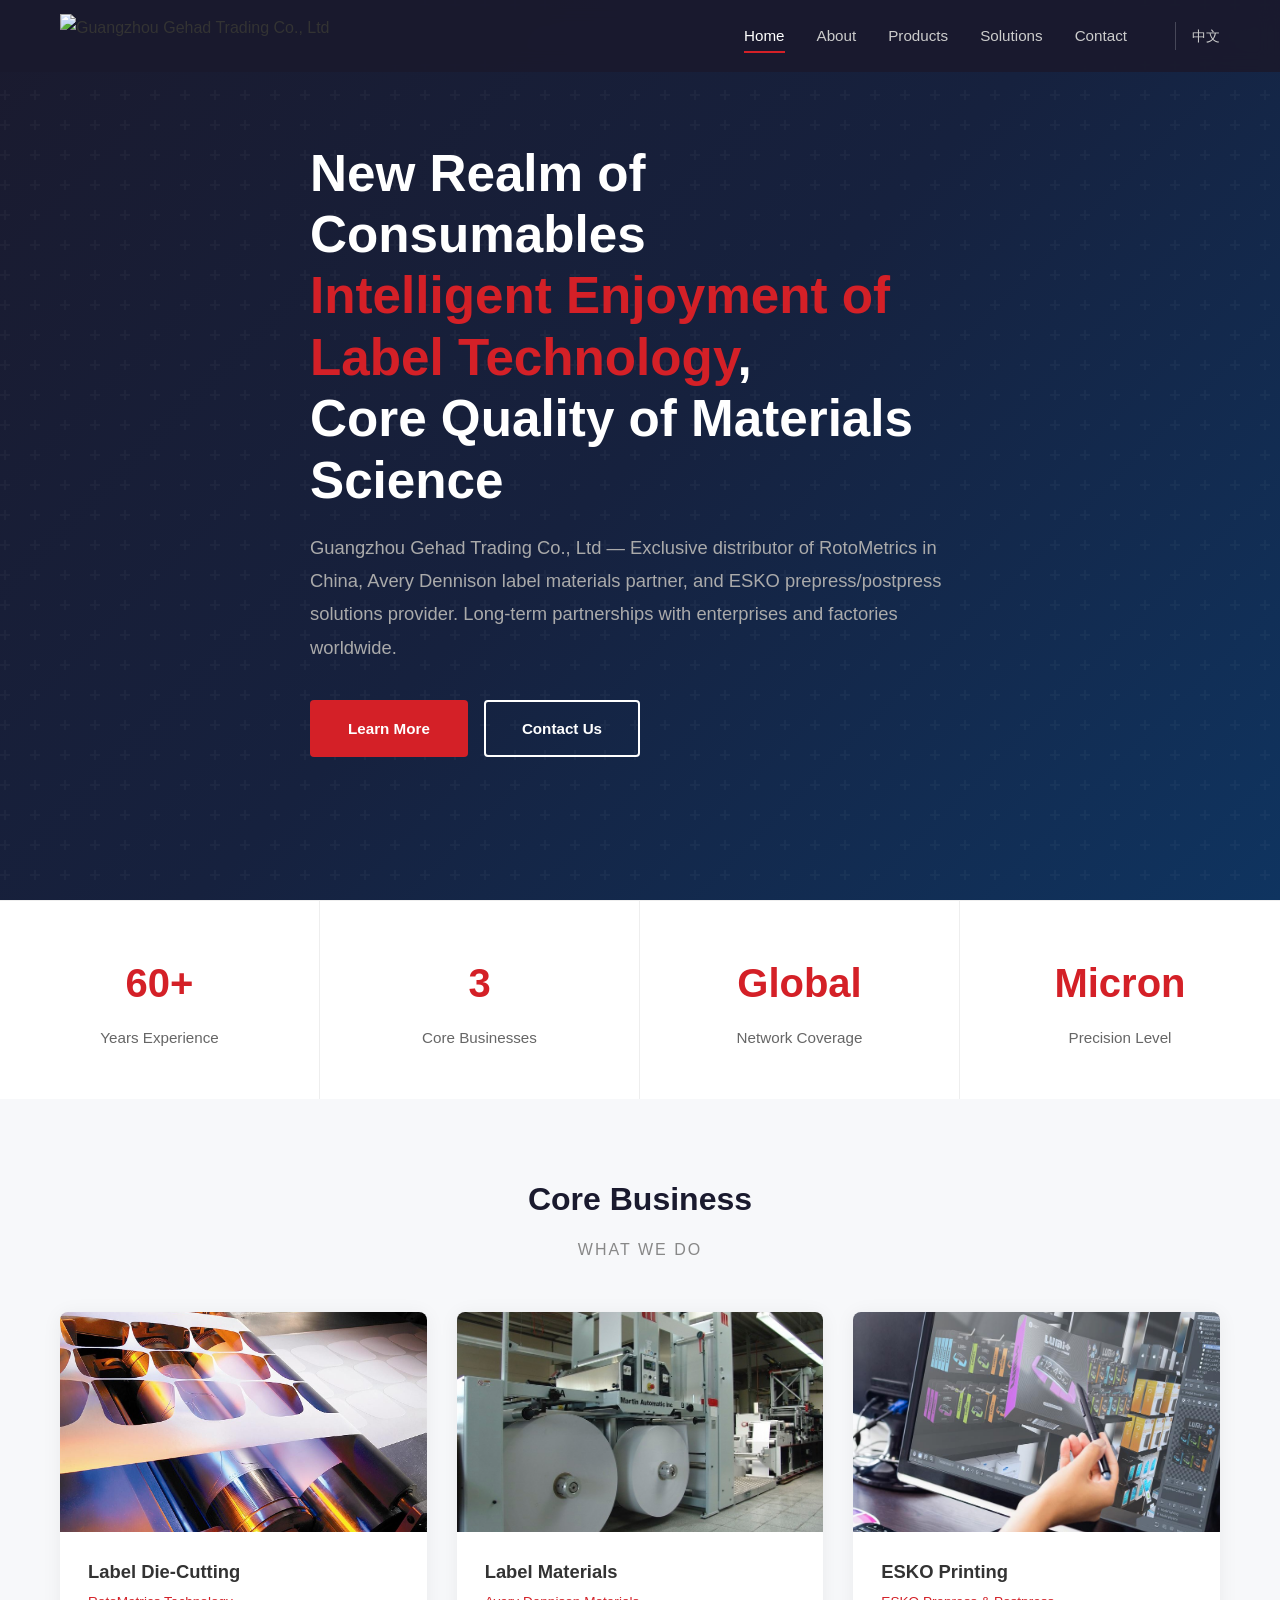
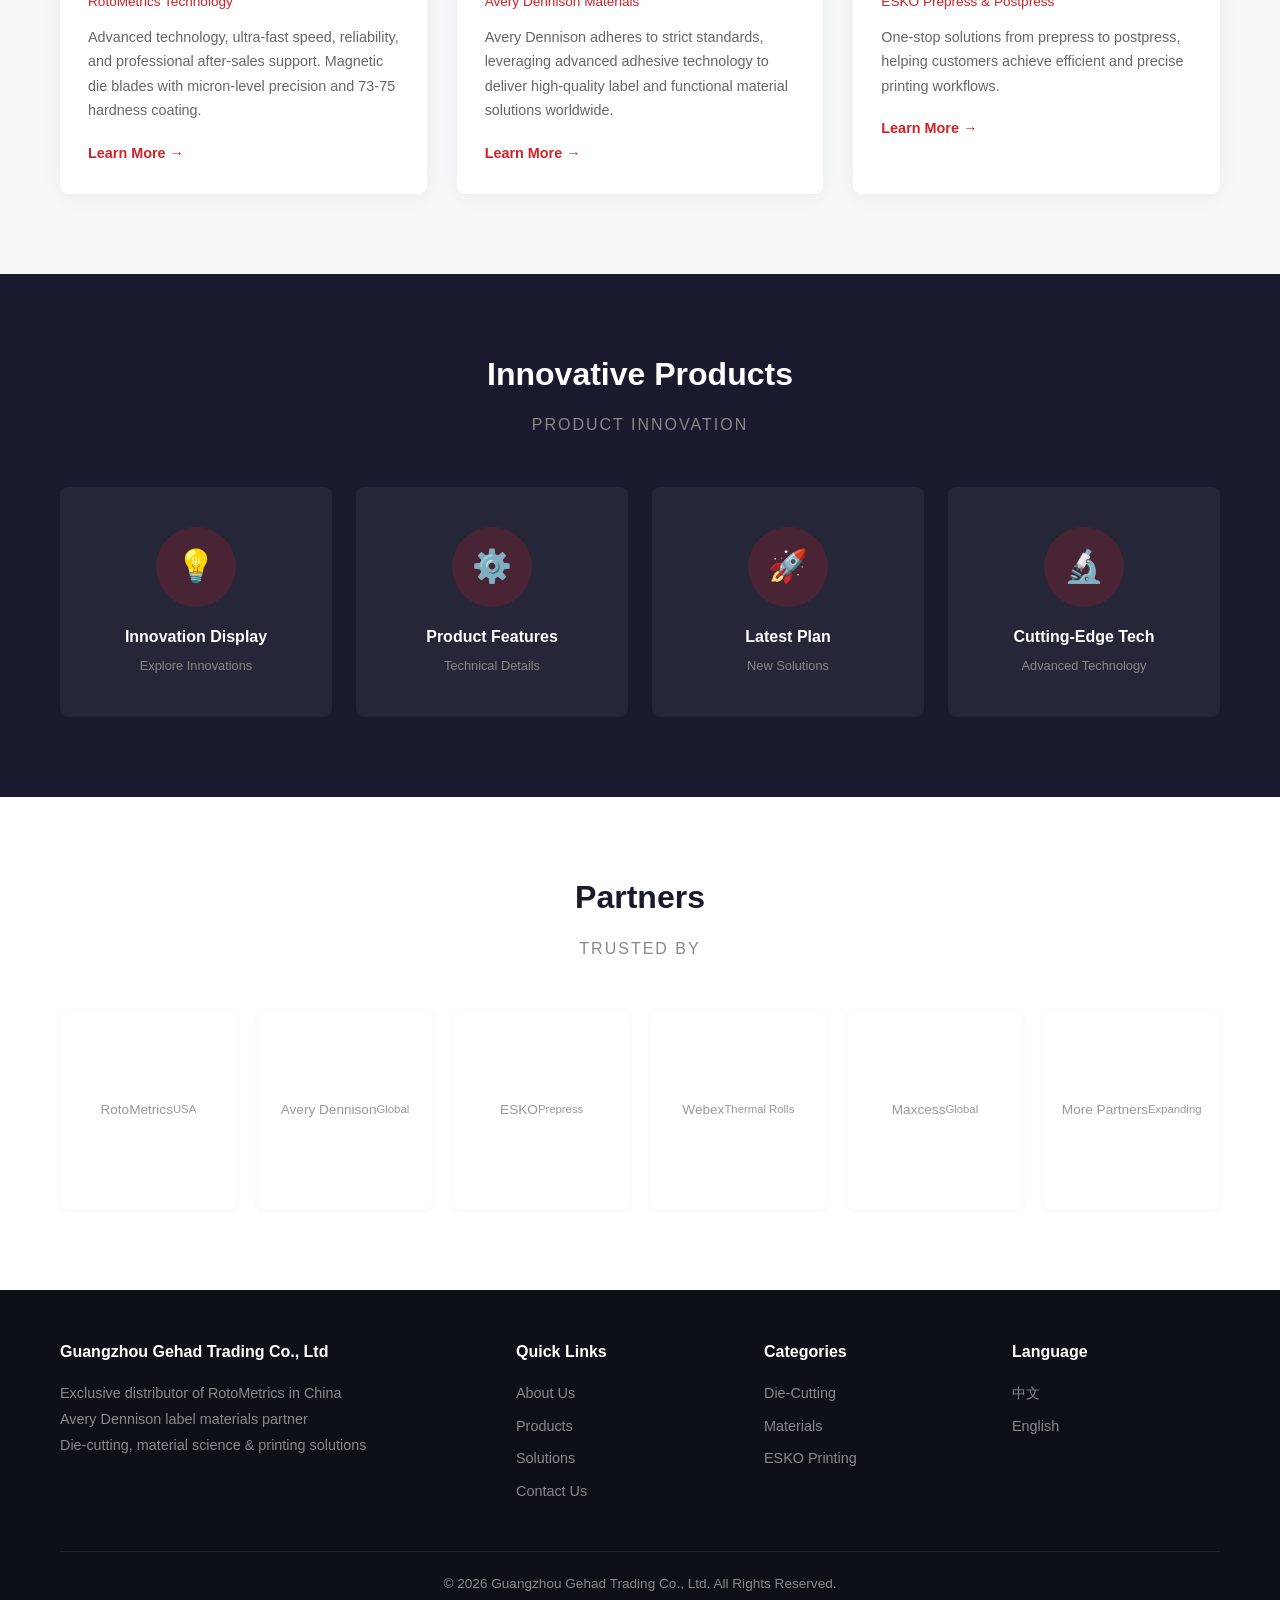
==== en/index.html @ e18da5eb "gehade.com website - initial commit" ====
<!DOCTYPE html>
<html lang="en">
<head>
<meta charset="UTF-8">
<meta name="viewport" content="width=device-width, initial-scale=1.0">
<title>Guangzhou Gehad Trading Co., Ltd — Die-Cutting · Avery Materials · ESKO</title>
<meta name="description" content="Guangzhou Gehad Trading Co., Ltd, exclusive distributor of RotoMetrics in China. Label die-cutting, Avery Dennison materials, ESKO prepress solutions. Contact: Mr. Zhang +86 13818822681">
<meta name="keywords" content="Guangzhou Gehad Trading Co., Ltd, RotoMetrics, label die-cutting, flexible die, Avery Dennison, rotometrics, RFID labels, die-cutting machine">
<link rel="stylesheet" href="../css/style.css">
<link rel="icon" href="../images/126.ico" type="image/x-icon">
</head>
<body>

<header class="header">
  <div class="container header-inner">
    <a href="index.html" class="logo"><img src="../images/127.png" alt="Guangzhou Gehad Trading Co., Ltd"></a>
    <nav class="nav">
      <a href="index.html" class="active">Home</a>
      <a href="about.html">About</a>
      <a href="products.html">Products</a>
      <a href="solutions.html">Solutions</a>
      <a href="contact.html">Contact</a>
      <span class="nav-lang"><a href="../index.html">中文</a></span>
    </nav>
    <button class="menu-toggle" aria-label="Menu"><span></span><span></span><span></span></button>
  </div>
</header>

<section class="hero">
  <div class="container hero-content">
    <h1>New Realm of Consumables<br><span>Intelligent Enjoyment of Label Technology</span>,<br>Core Quality of Materials Science</h1>
    <p>Guangzhou Gehad Trading Co., Ltd — Exclusive distributor of RotoMetrics in China, Avery Dennison label materials partner, and ESKO prepress/postpress solutions provider. Long-term partnerships with enterprises and factories worldwide.</p>
    <div class="hero-buttons">
      <a href="about.html" class="btn btn-primary">Learn More</a>
      <a href="contact.html" class="btn btn-outline">Contact Us</a>
    </div>
  </div>
</section>

<section class="stats">
  <div class="stat-item">
    <div class="number">60+</div>
    <div class="label">Years Experience</div>
  </div>
  <div class="stat-item">
    <div class="number">3</div>
    <div class="label">Core Businesses</div>
  </div>
  <div class="stat-item">
    <div class="number">Global</div>
    <div class="label">Network Coverage</div>
  </div>
  <div class="stat-item">
    <div class="number">Micron</div>
    <div class="label">Precision Level</div>
  </div>
</section>

<section class="section section-gray">
  <div class="container">
    <div class="section-title">
      <h2>Core Business</h2>
      <div class="subtitle">What We Do</div>
    </div>
    <div class="business-grid">
      <div class="business-card">
        <div class="card-img">
          <img src="../images/199.jpg" alt="Die-Cutting" style="width:100%;height:100%;object-fit:cover">
        </div>
        <div class="card-body">
          <h3>Label Die-Cutting</h3>
          <div class="en-name">RotoMetrics Technology</div>
          <p>Advanced technology, ultra-fast speed, reliability, and professional after-sales support. Magnetic die blades with micron-level precision and 73-75 hardness coating.</p>
          <a href="products.html#diecut" class="card-link">Learn More</a>
        </div>
      </div>
      <div class="business-card">
        <div class="card-img">
          <img src="../images/061.jpg" alt="Label Materials" style="width:100%;height:100%;object-fit:cover">
        </div>
        <div class="card-body">
          <h3>Label Materials</h3>
          <div class="en-name">Avery Dennison Materials</div>
          <p>Avery Dennison adheres to strict standards, leveraging advanced adhesive technology to deliver high-quality label and functional material solutions worldwide.</p>
          <a href="products.html#materials" class="card-link">Learn More</a>
        </div>
      </div>
      <div class="business-card">
        <div class="card-img">
          <img src="../images/341.jpg" alt="ESKO Printing" style="width:100%;height:100%;object-fit:cover">
        </div>
        <div class="card-body">
          <h3>ESKO Printing</h3>
          <div class="en-name">ESKO Prepress & Postpress</div>
          <p>One-stop solutions from prepress to postpress, helping customers achieve efficient and precise printing workflows.</p>
          <a href="products.html#esko" class="card-link">Learn More</a>
        </div>
      </div>
    </div>
  </div>
</section>

<section class="section section-dark">
  <div class="container">
    <div class="section-title">
      <h2>Innovative Products</h2>
      <div class="subtitle">Product Innovation</div>
    </div>
    <div class="innovation-grid">
      <a href="solutions.html#innovation" class="innovation-card">
        <div class="icon-img">💡</div>
        <h3>Innovation Display</h3>
        <div class="en">Explore Innovations</div>
      </a>
      <a href="solutions.html#features" class="innovation-card">
        <div class="icon-img">⚙️</div>
        <h3>Product Features</h3>
        <div class="en">Technical Details</div>
      </a>
      <a href="solutions.html#latest" class="innovation-card">
        <div class="icon-img">🚀</div>
        <h3>Latest Plan</h3>
        <div class="en">New Solutions</div>
      </a>
      <a href="solutions.html#tech" class="innovation-card">
        <div class="icon-img">🔬</div>
        <h3>Cutting-Edge Tech</h3>
        <div class="en">Advanced Technology</div>
      </a>
    </div>
  </div>
</section>

<section class="section">
  <div class="container">
    <div class="section-title">
      <h2>Partners</h2>
      <div class="subtitle">Trusted By</div>
    </div>
    <div class="partners-grid">
      <div class="partner-item">RotoMetrics<br><small>USA</small></div>
      <div class="partner-item">Avery Dennison<br><small>Global</small></div>
      <div class="partner-item">ESKO<br><small>Prepress</small></div>
      <div class="partner-item">Webex<br><small>Thermal Rolls</small></div>
      <div class="partner-item">Maxcess<br><small>Global</small></div>
      <div class="partner-item">More Partners<br><small>Expanding</small></div>
    </div>
  </div>
</section>

<footer class="footer">
  <div class="container">
    <div class="footer-grid">
      <div class="footer-col">
        <h4>Guangzhou Gehad Trading Co., Ltd</h4>
        <p>Exclusive distributor of RotoMetrics in China<br>Avery Dennison label materials partner<br>Die-cutting, material science & printing solutions</p>
      </div>
      <div class="footer-col">
        <h4>Quick Links</h4>
        <a href="about.html">About Us</a>
        <a href="products.html">Products</a>
        <a href="solutions.html">Solutions</a>
        <a href="contact.html">Contact Us</a>
      </div>
      <div class="footer-col">
        <h4>Categories</h4>
        <a href="products.html#diecut">Die-Cutting</a>
        <a href="products.html#materials">Materials</a>
        <a href="products.html#esko">ESKO Printing</a>
      </div>
      <div class="footer-col">
        <h4>Language</h4>
        <a href="../index.html">中文</a>
        <a href="index.html">English</a>
      </div>
    </div>
    <div class="footer-bottom">
      <p>&copy; 2026 Guangzhou Gehad Trading Co., Ltd. All Rights Reserved.</p>
    </div>
  </div>
</footer>

<script src="../js/main.js"></script>
</body>
</html>
---- css/style.css ----
/* ============================================================
   广州市哥哈德贸易有限公司 / Guangzhou Gehad Trading Co., Ltd
   网站样式表 - 重建版 2026-07-01
   ============================================================ */

/* --- Reset & Base --- */
*, *::before, *::after { box-sizing: border-box; margin: 0; padding: 0; }
html { scroll-behavior: smooth; font-size: 16px; }
body {
  font-family: "PingFang SC", "Microsoft YaHei", "Helvetica Neue", Arial, sans-serif;
  color: #333;
  line-height: 1.7;
  background: #fff;
  overflow-x: hidden;
}
a { text-decoration: none; color: inherit; }
ul { list-style: none; }
img { max-width: 100%; height: auto; display: block; }
.container { max-width: 1200px; margin: 0 auto; padding: 0 20px; }
.section { padding: 80px 0; }
.section-gray { background: #f7f8fa; }
.section-dark { background: #1a1a2e; color: #fff; }

/* --- Typography --- */
h1, h2, h3 { font-weight: 700; line-height: 1.3; }
h1 { font-size: 2.5rem; }
h2 { font-size: 2rem; margin-bottom: 16px; }
h3 { font-size: 1.3rem; margin-bottom: 8px; }
.section-title {
  text-align: center;
  margin-bottom: 48px;
}
.section-title h2 { color: #1a1a2e; }
.section-title .subtitle {
  color: #888;
  font-size: 1rem;
  text-transform: uppercase;
  letter-spacing: 2px;
  margin-top: 4px;
}
.section-dark .section-title h2 { color: #fff; }

/* --- Buttons --- */
.btn {
  display: inline-block;
  padding: 14px 36px;
  border-radius: 4px;
  font-weight: 600;
  font-size: 0.95rem;
  transition: all 0.3s;
  cursor: pointer;
  border: 2px solid transparent;
}
.btn-primary {
  background: #d42027;
  color: #fff;
}
.btn-primary:hover { background: #b01b21; }
.btn-outline {
  border-color: #fff;
  color: #fff;
}
.btn-outline:hover { background: #fff; color: #1a1a2e; }
.btn-outline-dark {
  border-color: #333;
  color: #333;
}
.btn-outline-dark:hover { background: #333; color: #fff; }

/* --- Header / Navigation --- */
.header {
  position: fixed;
  top: 0; left: 0; width: 100%;
  z-index: 1000;
  background: rgba(26, 26, 46, 0.95);
  backdrop-filter: blur(10px);
  transition: background 0.3s;
}
.header-inner {
  display: flex;
  align-items: center;
  justify-content: space-between;
  height: 72px;
}
.logo { height: 44px; }
.logo img { height: 44px; }
.nav { display: flex; align-items: center; gap: 32px; }
.nav a {
  color: #ccc;
  font-size: 0.95rem;
  font-weight: 500;
  transition: color 0.3s;
  position: relative;
}
.nav a:hover, .nav a.active { color: #fff; }
.nav a.active::after {
  content: '';
  position: absolute;
  bottom: -4px; left: 0; width: 100%;
  height: 2px;
  background: #d42027;
}
.nav-lang {
  margin-left: 16px;
  padding-left: 16px;
  border-left: 1px solid rgba(255,255,255,0.2);
}
.nav-lang a { font-size: 0.85rem; }

/* Mobile menu */
.menu-toggle {
  display: none;
  background: none; border: none;
  cursor: pointer;
  padding: 8px;
}
.menu-toggle span {
  display: block;
  width: 24px; height: 2px;
  background: #fff;
  margin: 5px 0;
  transition: 0.3s;
}

/* --- Hero Section --- */
.hero {
  position: relative;
  min-height: 100vh;
  display: flex;
  align-items: center;
  background: linear-gradient(135deg, #1a1a2e 0%, #16213e 50%, #0f3460 100%);
  overflow: hidden;
}
.hero::before {
  content: '';
  position: absolute;
  top: 0; left: 0; right: 0; bottom: 0;
  background: url("data:image/svg+xml,%3Csvg width='60' height='60' viewBox='0 0 60 60' xmlns='http://www.w3.org/2000/svg'%3E%3Cg fill='none' fill-rule='evenodd'%3E%3Cg fill='%23ffffff' fill-opacity='0.03'%3E%3Cpath d='M36 34v-4h-2v4h-4v2h4v4h2v-4h4v-2h-4zm0-30V0h-2v4h-4v2h4v4h2V6h4V4h-4zM6 34v-4H4v4H0v2h4v4h2v-4h4v-2H6zM6 4V0H4v4H0v2h4v4h2V6h4V4H6z'/%3E%3C/g%3E%3C/g%3E%3C/svg%3E");
}
.hero-content { position: relative; z-index: 1; max-width: 700px; }
.hero h1 {
  font-size: 3.2rem;
  color: #fff;
  margin-bottom: 20px;
  line-height: 1.2;
}
.hero h1 span { color: #d42027; }
.hero p {
  font-size: 1.15rem;
  color: #aaa;
  margin-bottom: 36px;
  line-height: 1.8;
}
.hero-buttons { display: flex; gap: 16px; flex-wrap: wrap; }

/* --- Stats Row --- */
.stats {
  display: grid;
  grid-template-columns: repeat(4, 1fr);
  gap: 0;
  border-top: 1px solid #eee;
}
.stat-item {
  text-align: center;
  padding: 48px 16px;
  border-right: 1px solid #eee;
}
.stat-item:last-child { border-right: none; }
.stat-item .number {
  font-size: 2.5rem;
  font-weight: 700;
  color: #d42027;
}
.stat-item .label { color: #666; margin-top: 8px; font-size: 0.95rem; }

/* --- Business Cards --- */
.business-grid {
  display: grid;
  grid-template-columns: repeat(3, 1fr);
  gap: 30px;
}
.business-card {
  background: #fff;
  border-radius: 8px;
  overflow: hidden;
  box-shadow: 0 2px 20px rgba(0,0,0,0.06);
  transition: transform 0.3s, box-shadow 0.3s;
}
.business-card:hover {
  transform: translateY(-4px);
  box-shadow: 0 8px 30px rgba(0,0,0,0.12);
}
.business-card .card-img {
  height: 220px;
  background: #e8ecf1;
  display: flex;
  align-items: center;
  justify-content: center;
  color: #999;
  font-size: 0.9rem;
  overflow: hidden;
}
.business-card .card-img img { width: 100%; height: 100%; object-fit: cover; }
.business-card .card-body { padding: 28px; }
.business-card .card-body h3 { margin-bottom: 6px; font-size: 1.15rem; }
.business-card .card-body .en-name {
  color: #d42027;
  font-size: 0.85rem;
  font-weight: 500;
  margin-bottom: 12px;
}
.business-card .card-body p {
  color: #666;
  font-size: 0.9rem;
  line-height: 1.7;
  margin-bottom: 16px;
}
.business-card .card-link {
  color: #d42027;
  font-weight: 600;
  font-size: 0.9rem;
  display: inline-flex;
  align-items: center;
  gap: 4px;
}
.business-card .card-link::after { content: '→'; }

/* --- Innovation Cards --- */
.innovation-grid {
  display: grid;
  grid-template-columns: repeat(4, 1fr);
  gap: 24px;
}
.innovation-card {
  text-align: center;
  padding: 40px 20px;
  border-radius: 8px;
  background: rgba(255,255,255,0.05);
  transition: background 0.3s;
}
.innovation-card:hover { background: rgba(255,255,255,0.1); }
.innovation-card .icon-img {
  width: 80px; height: 80px;
  margin: 0 auto 20px;
  border-radius: 50%;
  background: rgba(212,32,39,0.2);
  display: flex;
  align-items: center;
  justify-content: center;
  font-size: 2rem;
}
.innovation-card h3 { color: #fff; font-size: 1rem; }
.innovation-card .en { color: #888; font-size: 0.8rem; margin-top: 4px; }

/* --- Partners --- */
.partners-grid {
  display: grid;
  grid-template-columns: repeat(6, 1fr);
  gap: 20px;
  align-items: center;
}
.partner-item {
  text-align: center;
  padding: 8px;
  background: #fff;
  border-radius: 8px;
  box-shadow: 0 1px 4px rgba(0,0,0,0.05);
  color: #999;
  font-size: 0.85rem;
  min-height: 200px;
  display: flex;
  align-items: center;
  justify-content: center;
  overflow: hidden;
}

/* --- About Page --- */
.about-hero {
  padding: 160px 0 80px;
  background: linear-gradient(135deg, #1a1a2e, #16213e);
  text-align: center;
  color: #fff;
}
.about-hero h1 { font-size: 2.5rem; }

/* --- Content Blocks --- */
.content-block {
  display: grid;
  grid-template-columns: 1fr 1fr;
  gap: 60px;
  align-items: center;
}
.content-block.reverse { direction: rtl; }
.content-block.reverse .content-text { direction: ltr; }
.content-img {
  background: #e8ecf1;
  border-radius: 8px;
  min-height: 360px;
  display: flex;
  align-items: center;
  justify-content: center;
  color: #999;
  overflow: hidden;
}
.content-img img { width: 100%; height: 100%; object-fit: cover; }
.content-text h2 { margin-bottom: 20px; }
.content-text p {
  color: #555;
  margin-bottom: 16px;
  line-height: 1.8;
}

/* --- Product List --- */
.product-list {
  display: grid;
  grid-template-columns: 1fr;
  gap: 48px;
  margin-top: 40px;
}
.product-item {
  display: grid;
  grid-template-columns: 1fr 2fr;
  gap: 40px;
  align-items: start;
  padding-bottom: 48px;
  border-bottom: 1px solid #eee;
}
.product-item:last-child { border-bottom: none; }
.product-img {
  background: #e8ecf1;
  border-radius: 8px;
  min-height: 250px;
  display: flex;
  align-items: center;
  justify-content: center;
  color: #999;
  overflow: hidden;
}
.product-img img { width: 100%; height: 100%; object-fit: cover; }
.product-info h3 { font-size: 1.3rem; margin-bottom: 4px; }
.product-info .en { color: #d42027; font-size: 0.85rem; margin-bottom: 16px; }
.product-info p { color: #555; line-height: 1.8; margin-bottom: 12px; }

/* --- Solution List --- */
.solution-list {
  display: grid;
  grid-template-columns: 1fr;
  gap: 32px;
  margin-top: 40px;
}
.solution-item {
  display: grid;
  grid-template-columns: 1fr 3fr;
  gap: 32px;
  padding: 28px;
  background: #fff;
  border-radius: 8px;
  box-shadow: 0 2px 12px rgba(0,0,0,0.04);
  align-items: center;
}
.solution-date {
  text-align: center;
  color: #d42027;
  font-weight: 700;
  font-size: 1.2rem;
}
.solution-date small { display: block; color: #999; font-weight: 400; font-size: 0.8rem; }
.solution-img {
  background: #e8ecf1;
  border-radius: 6px;
  min-height: 160px;
  display: flex;
  align-items: center;
  justify-content: center;
  color: #999;
  overflow: hidden;
}
.solution-img img { width: 100%; height: 100%; object-fit: cover; }
.solution-text h3 { margin-bottom: 10px; }
.solution-text p { color: #666; font-size: 0.9rem; line-height: 1.7; }

/* --- Contact Page --- */
.contact-grid {
  display: grid;
  grid-template-columns: 1fr 1fr;
  gap: 60px;
}
.contact-info h2 { margin-bottom: 24px; }
.contact-item {
  display: flex;
  align-items: flex-start;
  gap: 16px;
  margin-bottom: 20px;
}
.contact-item .icon {
  width: 44px; height: 44px;
  background: #d42027;
  border-radius: 50%;
  display: flex;
  align-items: center;
  justify-content: center;
  color: #fff;
  font-size: 1.2rem;
  flex-shrink: 0;
}
.contact-item .info { color: #555; line-height: 1.6; }
.contact-item .info strong { display: block; color: #333; margin-bottom: 2px; }
.qr-box { text-align: center; margin-top: 32px; }
.qr-box img { width: 140px; margin: 0 auto 12px; }
.qr-box p { color: #888; font-size: 0.85rem; }

/* --- Footer --- */
.footer {
  background: #0d1117;
  color: #888;
  padding: 48px 0 24px;
  font-size: 0.9rem;
}
.footer-grid {
  display: grid;
  grid-template-columns: 2fr 1fr 1fr 1fr;
  gap: 40px;
  margin-bottom: 40px;
}
.footer-col h4 { color: #fff; margin-bottom: 16px; font-size: 1rem; }
.footer-col p { line-height: 1.8; }
.footer-col a { display: block; color: #888; margin-bottom: 8px; transition: color 0.3s; }
.footer-col a:hover { color: #fff; }
.footer-bottom {
  border-top: 1px solid rgba(255,255,255,0.08);
  padding-top: 20px;
  text-align: center;
  font-size: 0.85rem;
}

/* --- Placeholder --- */
.placeholder-img {
  background: linear-gradient(135deg, #e0e5ec 0%, #f0f2f5 100%);
  display: flex;
  flex-direction: column;
  align-items: center;
  justify-content: center;
  gap: 8px;
  color: #aaa;
  font-size: 0.85rem;
  width: 100%;
  height: 100%;
}
.placeholder-img .ph-icon { font-size: 3rem; opacity: 0.5; }

/* --- Breadcrumb --- */
.breadcrumb {
  padding: 100px 0 30px;
  background: #f7f8fa;
  font-size: 0.9rem;
  color: #888;
}
.breadcrumb a { color: #d42027; }
.breadcrumb span { margin: 0 8px; color: #ccc; }

/* --- Responsive --- */
@media (max-width: 992px) {
  .business-grid { grid-template-columns: repeat(2, 1fr); }
  .innovation-grid { grid-template-columns: repeat(2, 1fr); }
  .partners-grid { grid-template-columns: repeat(3, 1fr); }
  .stats { grid-template-columns: repeat(2, 1fr); }
  .content-block, .content-block.reverse {
    grid-template-columns: 1fr;
    direction: ltr;
    gap: 30px;
  }
  .product-item { grid-template-columns: 1fr; }
  .solution-item { grid-template-columns: 1fr; }
  .contact-grid { grid-template-columns: 1fr; }
  .footer-grid { grid-template-columns: 1fr 1fr; }
  h1 { font-size: 2rem; }
  .hero h1 { font-size: 2.2rem; }
}

@media (max-width: 768px) {
  .container { padding: 0 16px; }
  .section { padding: 60px 0; }

  /* Mobile nav */
  .nav {
    position: fixed;
    top: 72px; left: 0; width: 100%;
    background: #1a1a2e;
    flex-direction: column;
    padding: 20px;
    gap: 16px;
    display: none;
    box-shadow: 0 4px 12px rgba(0,0,0,0.3);
  }
  .nav.open { display: flex; }
  .nav-lang { margin-left: 0; padding-left: 0; border-left: none; border-top: 1px solid rgba(255,255,255,0.1); padding-top: 16px; width: 100%; text-align: center; }
  .menu-toggle { display: block; }

  .business-grid { grid-template-columns: 1fr; }
  .innovation-grid { grid-template-columns: 1fr; }
  .partners-grid { grid-template-columns: repeat(2, 1fr); }
  .stats { grid-template-columns: 1fr 1fr; }
  .hero-buttons { flex-direction: column; }
  .hero h1 { font-size: 1.8rem; }
  .footer-grid { grid-template-columns: 1fr; }
  .solution-item { padding: 16px; }
  .header-inner { height: 60px; }
  .logo { height: 36px; }
  .logo img { height: 36px; }
}
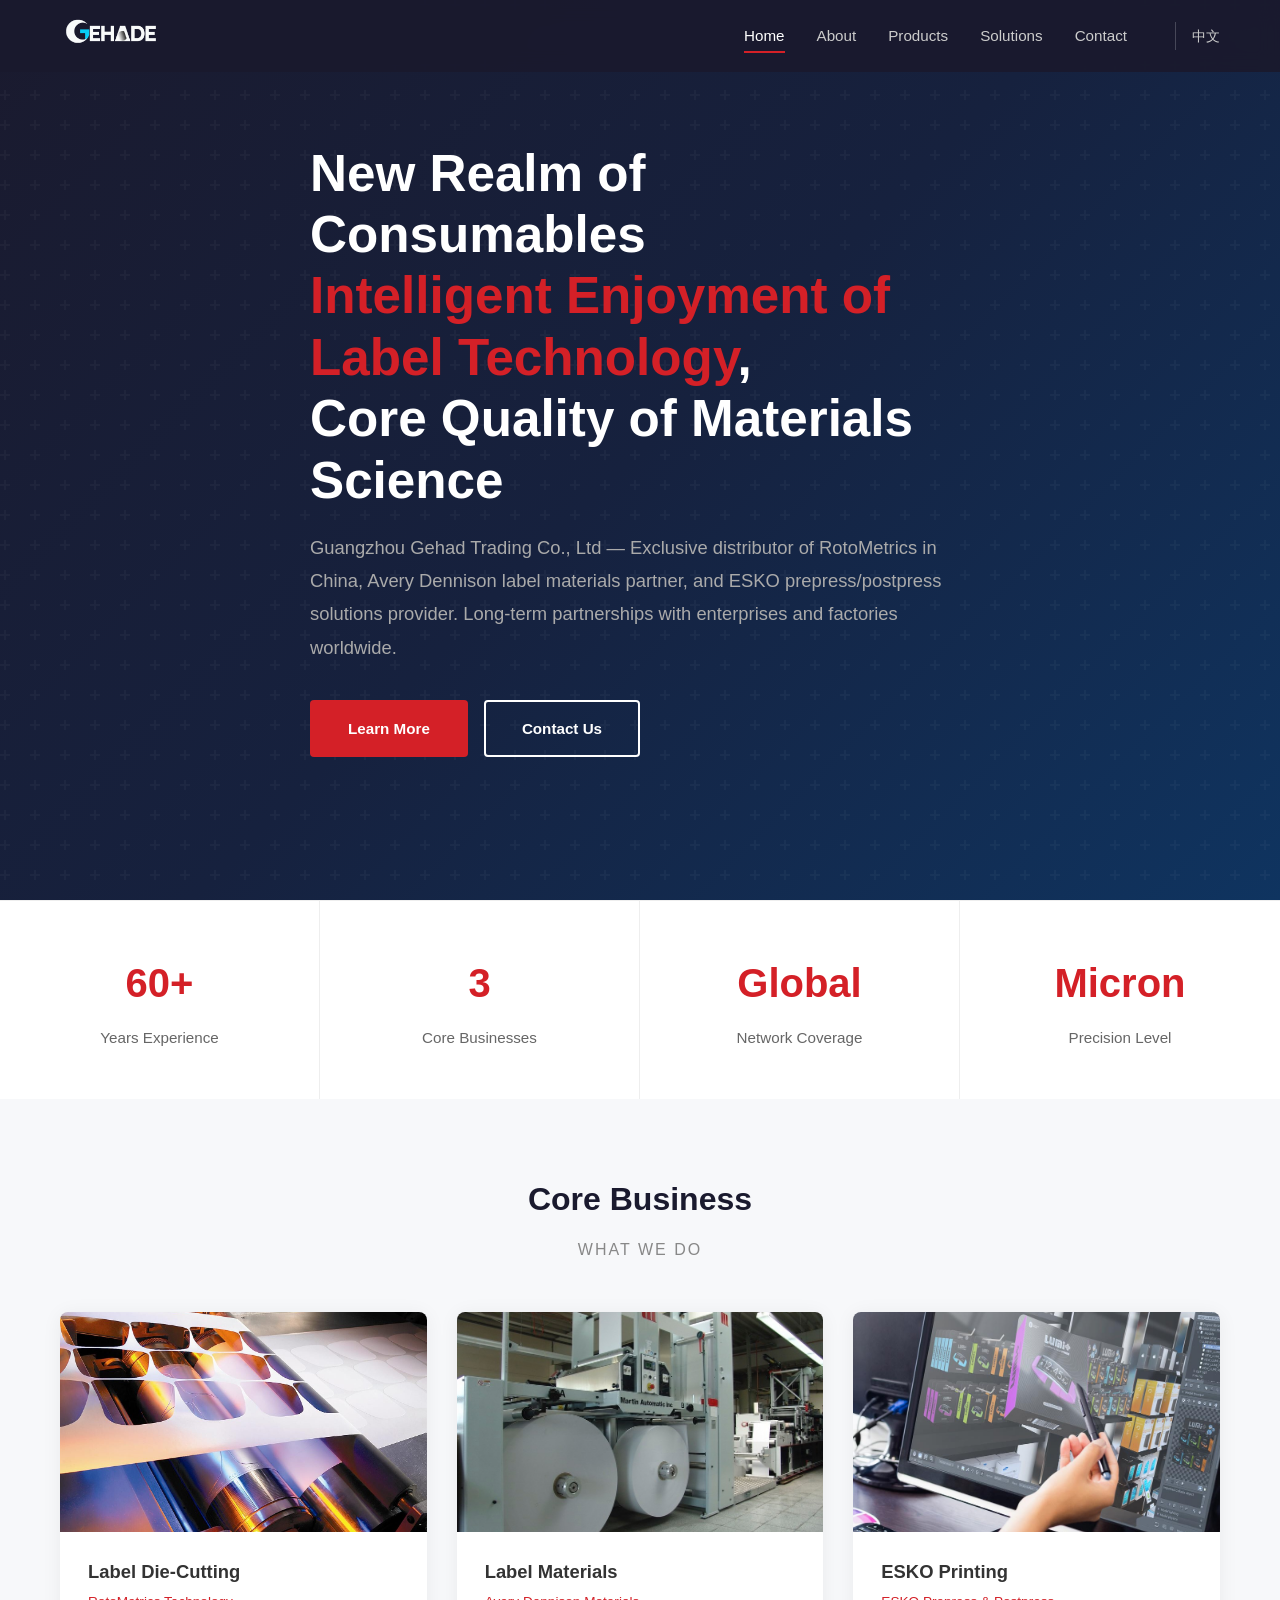
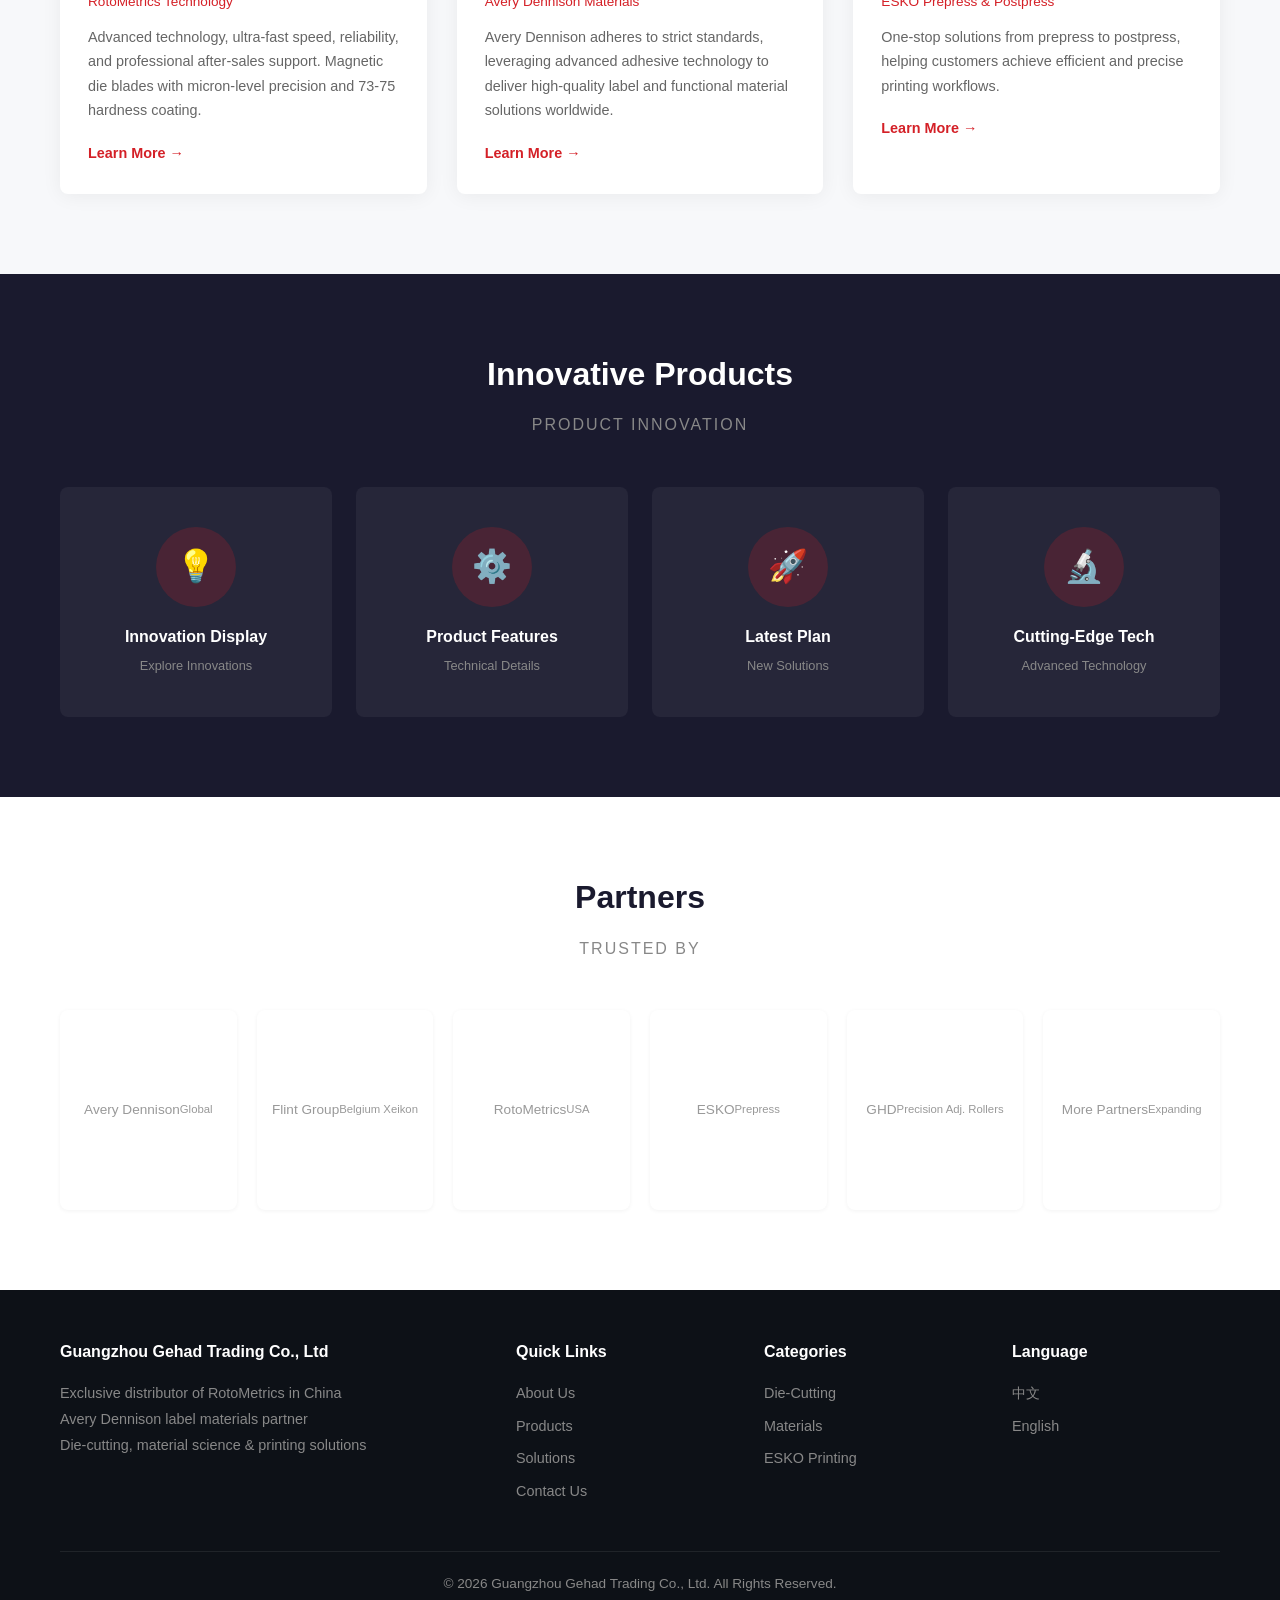
==== commit c2ccb323: "更新: logo改为107.png, 合作伙伴重排, 地址更新为番禺区" ====
--- a/en/index.html
+++ b/en/index.html
@@ -13,7 +13,7 @@
 
 <header class="header">
   <div class="container header-inner">
-    <a href="index.html" class="logo"><img src="../images/127.png" alt="Guangzhou Gehad Trading Co., Ltd"></a>
+    <a href="index.html" class="logo"><img src="../images/107.png" alt="Guangzhou Gehad Trading Co., Ltd"></a>
     <nav class="nav">
       <a href="index.html" class="active">Home</a>
       <a href="about.html">About</a>
@@ -138,11 +138,11 @@
       <div class="subtitle">Trusted By</div>
     </div>
     <div class="partners-grid">
+      <div class="partner-item">Avery Dennison<br><small>Global</small></div>
+      <div class="partner-item">Flint Group<br><small>Belgium Xeikon</small></div>
       <div class="partner-item">RotoMetrics<br><small>USA</small></div>
-      <div class="partner-item">Avery Dennison<br><small>Global</small></div>
       <div class="partner-item">ESKO<br><small>Prepress</small></div>
-      <div class="partner-item">Webex<br><small>Thermal Rolls</small></div>
-      <div class="partner-item">Maxcess<br><small>Global</small></div>
+      <div class="partner-item">GHD<br><small>Precision Adj. Rollers</small></div>
       <div class="partner-item">More Partners<br><small>Expanding</small></div>
     </div>
   </div>
